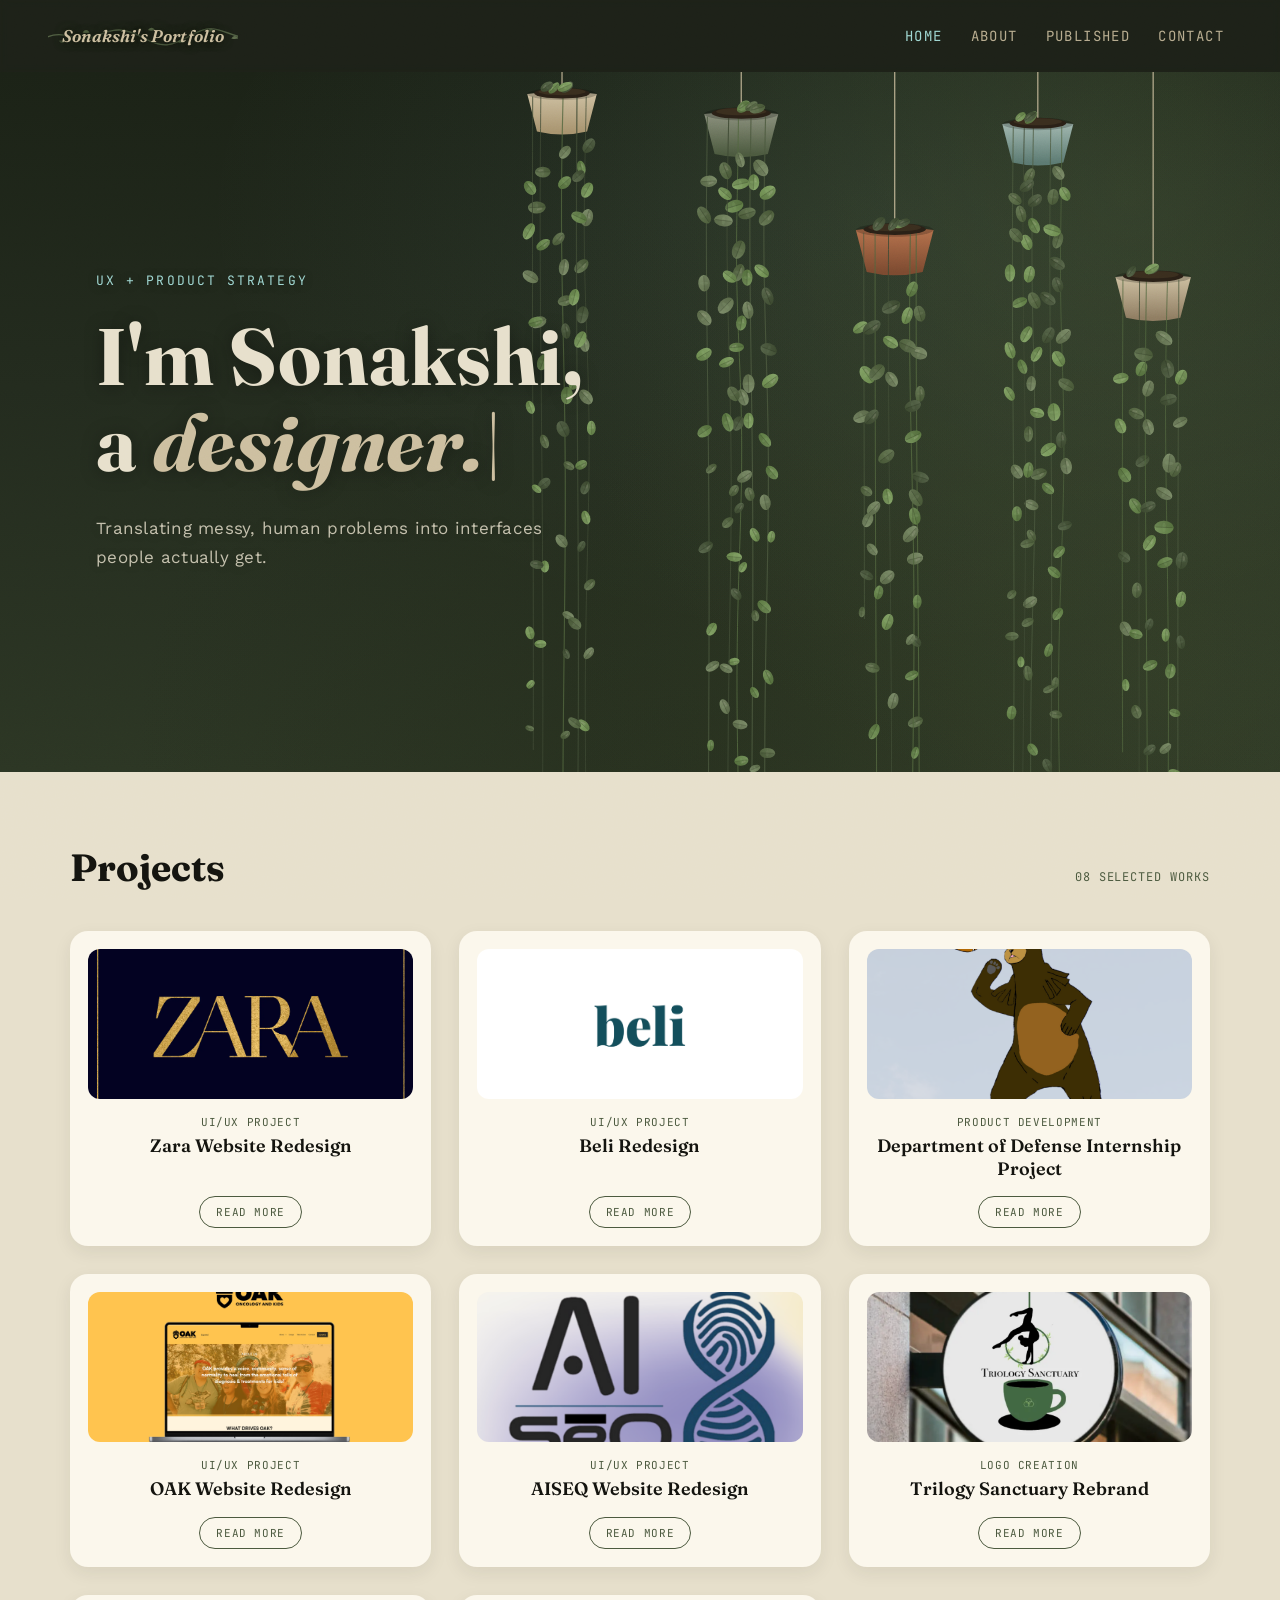
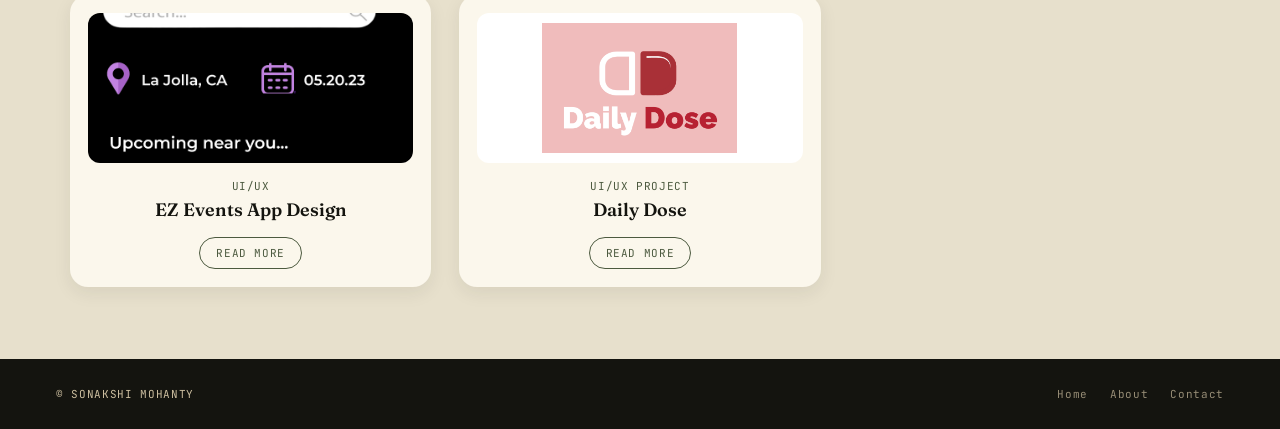
==== index.html @ 1dd8f1b1 "Add Daily Dose case study and refine portfolio case study pages. Include the full interaction design" ====
<!DOCTYPE html>
<html lang="en">
<head>
  <meta charset="UTF-8" />
  <meta name="viewport" content="width=device-width, initial-scale=1.0" />
  <title>HOME | Sonakshi's Portfolio</title>
  <link rel="icon" href="assets/fb96c1_79ef72436056467489d13484bd63ab14.png" />
  <link rel="preconnect" href="https://fonts.googleapis.com" />
  <link rel="preconnect" href="https://fonts.gstatic.com" crossorigin />
  <link href="https://fonts.googleapis.com/css2?family=Fraunces:opsz,wght@9..144,400;9..144,600;9..144,700&family=JetBrains+Mono:wght@400;500;700&family=Work+Sans:wght@400;500&display=swap" rel="stylesheet" />
  <link rel="stylesheet" href="css/home.css?v=18" />
</head>
<body>

<nav class="top">
  <a class="logo" href="index.html">
    <span class="logo-vine-wrap">
      <svg class="logo-vine" viewBox="0 0 320 40" xmlns="http://www.w3.org/2000/svg" aria-hidden="true">
        <path d="M-2,22 C28,8 52,34 82,20 S128,6 162,24 S208,36 242,18 S278,8 324,22" fill="none" stroke="#4c5a3f" stroke-width="2.4" stroke-linecap="round"/>
        <path d="M-2,22 C28,8 52,34 82,20 S128,6 162,24 S208,36 242,18 S278,8 324,22" fill="none" stroke="#6f7f5c" stroke-width="1" stroke-linecap="round" opacity="0.55"/>
        <path d="M18,28 Q24,36 30,28 Q24,26 18,28" fill="#4c5a3f" opacity="0.8"/>
        <path d="M58,14 Q64,6 70,14 Q64,16 58,14" fill="#5a6b48"/>
        <path d="M118,28 Q124,20 130,28 Q124,30 118,28" fill="#6f7f5c"/>
        <path d="M168,10 Q174,2 180,10 Q174,12 168,10" fill="#5a6b48"/>
        <path d="M218,30 Q224,22 230,30 Q224,32 218,30" fill="#7a8f64"/>
        <path d="M268,12 Q274,4 280,12 Q274,14 268,12" fill="#5a6b48"/>
        <path d="M308,24 Q314,16 320,24 Q314,26 308,24" fill="#6f7f5c" opacity="0.85"/>
      </svg>
      <span class="logo-text">Sonakshi's Portfolio</span>
    </span>
  </a>
  <div class="links">
    <a class="active" href="index.html">Home</a>
    <a href="about.html">About</a>
    <a href="published.html">Published</a>
    <a href="contact.html">Contact</a>
  </div>
</nav>

<div class="hero">
  <div class="foliage"></div>
  <canvas id="plantCanvas" aria-hidden="true"></canvas>
  <div class="hero-content">
    <div class="badge-row">
      <div class="eyebrow">UX + Product Strategy</div>
    </div>
    <h1>I'm Sonakshi,<br>a <em id="typewriter-text"></em><span class="cursor">|</span></h1>
    <p class="hero-sub">Translating messy, human problems into interfaces people actually get.</p>
  </div>
</div>

<section class="projects">
  <div class="section-head">
    <h2>Projects</h2>
    <span>08 selected works</span>
  </div>
  <div class="grid">

    <div class="card">
      <a class="thumb" href="zara-website-redesign.html">
        <img src="assets/fb96c1_93949d7d0af04b279ac4432327f300be.png" alt="Zara Website Redesign" />
      </a>
      <div class="card-body">
        <div class="label">UI/UX Project</div>
        <h3>Zara Website Redesign</h3>
        <a class="read-more" href="zara-website-redesign.html">Read More</a>
      </div>
    </div>

    <div class="card">
      <a class="thumb thumb-contain" href="beli-redesign.html">
        <img src="assets/fb96c1_31853e8cb5494fedb54cab402d6d914b.png" alt="Beli Redesign" />
      </a>
      <div class="card-body">
        <div class="label">UI/UX Project</div>
        <h3>Beli Redesign</h3>
        <a class="read-more" href="beli-redesign.html">Read More</a>
      </div>
    </div>

    <div class="card">
      <a class="thumb" href="department-of-defense-internship-project.html">
        <img src="assets/fb96c1_8ac5eee7d85e43f5b636f57d44d92565.png" alt="Department of Defense Internship Project" />
      </a>
      <div class="card-body">
        <div class="label">Product Development</div>
        <h3>Department of Defense Internship Project</h3>
        <a class="read-more" href="department-of-defense-internship-project.html">Read More</a>
      </div>
    </div>

    <div class="card">
      <a class="thumb" href="oak-website-redesign.html">
        <img src="assets/fb96c1_2fbebcdda38d4984a3e1c0124d959570.png" alt="OAK Website Redesign" />
      </a>
      <div class="card-body">
        <div class="label">UI/UX Project</div>
        <h3>OAK Website Redesign</h3>
        <a class="read-more" href="oak-website-redesign.html">Read More</a>
      </div>
    </div>

    <div class="card">
      <a class="thumb" href="aiseq-website-redesign.html">
        <img src="assets/fb96c1_7b0eba8a8423424f9ccb7858e31d1afa.png" alt="AISEQ Website Redesign" />
      </a>
      <div class="card-body">
        <div class="label">UI/UX Project</div>
        <h3>AISEQ Website Redesign</h3>
        <a class="read-more" href="aiseq-website-redesign.html">Read More</a>
      </div>
    </div>

    <div class="card">
      <a class="thumb" href="https://pretty-diadem-9d5.notion.site/Trilogy-Sanctuary-Rebrand-b256dda2a7cf48f9a5df34b9c60b22d8?pvs=4" target="_blank" rel="noopener">
        <img src="assets/fb96c1_cb02682d2e1849e9a64250fd1678c295.png" alt="Trilogy Sanctuary Rebrand" />
      </a>
      <div class="card-body">
        <div class="label">Logo Creation</div>
        <h3>Trilogy Sanctuary Rebrand</h3>
        <a class="read-more" href="https://pretty-diadem-9d5.notion.site/Trilogy-Sanctuary-Rebrand-b256dda2a7cf48f9a5df34b9c60b22d8?pvs=4" target="_blank" rel="noopener">Read More</a>
      </div>
    </div>

    <div class="card">
      <a class="thumb" href="ez-events.html">
        <img src="assets/fb96c1_3d5c8b0b1d724fb280f8f43a2c90ffed.jpg" alt="EZ Events App Design" />
      </a>
      <div class="card-body">
        <div class="label">UI/UX</div>
        <h3>EZ Events App Design</h3>
        <a class="read-more" href="ez-events.html">Read More</a>
      </div>
    </div>

    <div class="card">
      <a class="thumb thumb-contain" href="daily-dose.html">
        <img src="assets/daily-dose/daily-dose-logo.png" alt="Daily Dose App Design" />
      </a>
      <div class="card-body">
        <div class="label">UI/UX Project</div>
        <h3>Daily Dose</h3>
        <a class="read-more" href="daily-dose.html">Read More</a>
      </div>
    </div>

  </div>
</section>

<footer class="site-footer">
  <span>&copy; SONAKSHI MOHANTY</span>
  <nav>
    <a href="index.html">Home</a>
    <a href="about.html">About</a>
    <a href="contact.html">Contact</a>
  </nav>
</footer>

<script src="js/main.js"></script>
<script src="js/home-plants.js?v=21"></script>
<script src="js/card-vines.js?v=12"></script>
</body>
</html>
---- css/home.css ----
/* ============================================================
   Home page — SZA-inspired overgrown forest hero
   ============================================================ */

:root {
  --forest: #232b1e;
  --moss: #4c5a3f;
  --moss-light: #6f7f5c;
  --dust: #cdbfa0;
  --screen-glow: #9fd6d1;
  --ink: #14140f;
  --paper: #e7e0cc;
}

* { box-sizing: border-box; margin: 0; padding: 0; }

body {
  background: var(--forest);
  color: var(--paper);
  font-family: 'Work Sans', sans-serif;
  position: relative;
}

/* film grain overlay for photographic feel */
body::after {
  content: "";
  position: fixed;
  inset: 0;
  pointer-events: none;
  z-index: 999;
  opacity: 0.06;
  background-image: url("data:image/svg+xml,%3Csvg xmlns='http://www.w3.org/2000/svg' width='120' height='120'%3E%3Cfilter id='n'%3E%3CfeTurbulence type='fractalNoise' baseFrequency='0.9' numOctaves='2' stitchTiles='stitch'/%3E%3C/filter%3E%3Crect width='100%25' height='100%25' filter='url(%23n)'/%3E%3C/svg%3E");
  mix-blend-mode: overlay;
}

a { text-decoration: none; color: inherit; }

nav.top {
  display: flex;
  justify-content: space-between;
  align-items: center;
  padding: 24px 56px;
  background: rgba(20, 20, 15, 0.4);
  backdrop-filter: blur(3px);
  position: relative;
  z-index: 3;
}

nav.top .logo {
  display: inline-flex;
  align-items: center;
  color: var(--dust);
}

nav.top .logo-vine-wrap {
  position: relative;
  display: inline-block;
  line-height: 1.2;
  padding: 2px 6px;
}

nav.top .logo-text {
  position: relative;
  z-index: 2;
  font-family: 'Fraunces', Georgia, serif;
  font-size: 17px;
  font-weight: 600;
  font-style: italic;
  letter-spacing: 0.01em;
  color: var(--dust);
  white-space: nowrap;
  text-shadow:
    0 0 10px rgba(35, 43, 30, 0.95),
    0 1px 4px rgba(20, 20, 15, 0.85),
    1px 0 2px rgba(35, 43, 30, 0.5),
    -1px 0 2px rgba(35, 43, 30, 0.5);
}

nav.top .logo-vine {
  position: absolute;
  left: -8px;
  right: -8px;
  top: 50%;
  transform: translateY(-50%);
  width: calc(100% + 16px);
  height: 34px;
  z-index: 1;
  pointer-events: none;
  opacity: 0.93;
}

nav.top .links {
  display: flex;
  gap: 28px;
  font-family: 'JetBrains Mono', monospace;
  font-size: 14px;
  letter-spacing: 0.1em;
  text-transform: uppercase;
}

nav.top .links a { color: var(--dust); opacity: 0.88; transition: opacity 0.15s ease; }
nav.top .links a:hover { opacity: 1; }
nav.top .links a.active { opacity: 1; color: var(--screen-glow); }

.hero {
  position: relative;
  min-height: 700px;
  display: flex;
  align-items: center;
  padding: 72px 56px;
  overflow: hidden;
  background:
    radial-gradient(ellipse at 70% 20%, rgba(159, 214, 209, 0.08), transparent 55%),
    linear-gradient(180deg, #1b2216 0%, #232b1e 45%, #2c3624 100%);
}

#plantCanvas {
  position: absolute;
  inset: 0;
  width: 100%;
  height: 100%;
  z-index: 1;
  cursor: grab;
  touch-action: none;
}

.hero-content {
  position: relative;
  z-index: 2;
  max-width: 580px;
  margin-left: 40px;
  pointer-events: none;
}

.hero-content .eyebrow,
.hero-content h1,
.hero-content .hero-sub {
  pointer-events: none;
}

/* overgrown texture strokes */
.foliage {
  position: absolute;
  inset: 0;
  z-index: 0;
  pointer-events: none;
  background-image:
    radial-gradient(circle at 88% 18%, rgba(79, 95, 58, 0.32), transparent 48%),
    radial-gradient(circle at 92% 88%, rgba(60, 72, 45, 0.38), transparent 46%),
    radial-gradient(circle at 55% 100%, rgba(35, 43, 26, 0.55), transparent 58%);
}

.badge-row { margin-bottom: 24px; }

.eyebrow {
  font-family: 'JetBrains Mono', monospace;
  font-size: 13px;
  letter-spacing: 0.16em;
  text-transform: uppercase;
  color: var(--screen-glow);
  text-shadow: 0 1px 10px rgba(0, 0, 0, 0.35);
}

.hero-content h1 {
  font-family: 'Fraunces', serif;
  font-weight: 700;
  font-size: 80px;
  line-height: 1.08;
  letter-spacing: 0.01em;
  color: var(--paper);
  text-shadow: 0 1px 18px rgba(0, 0, 0, 0.35);
}

.hero-content h1 em { font-style: italic; color: var(--dust); }

.hero-content h1 .cursor {
  font-style: normal;
  font-weight: 400;
  color: var(--dust);
  animation: blink 1s step-end infinite;
}

@keyframes blink { 50% { opacity: 0; } }

.hero-sub {
  margin-top: 28px;
  font-size: 17px;
  color: var(--paper);
  opacity: 0.82;
  max-width: 460px;
  line-height: 1.75;
  letter-spacing: 0.015em;
  text-shadow: 0 1px 12px rgba(0, 0, 0, 0.3);
}

/* removed .plant-stage — canvas is full-bleed inside .hero */

section.projects {
  background: var(--paper);
  color: var(--ink);
  padding: 72px 56px;
  position: relative;
  z-index: 2;
  overflow: hidden;
}

.projects .section-head,
.projects .grid {
  max-width: 1140px;
  margin-left: auto;
  margin-right: auto;
  width: 100%;
}

.grid {
  display: grid;
  grid-template-columns: repeat(3, minmax(0, 1fr));
  gap: 28px;
}

.card {
  background: #fbf7ec;
  border-radius: 18px;
  padding: 18px;
  text-align: center;
  box-shadow: 0 6px 18px rgba(35, 43, 30, 0.08);
  transition: transform 0.32s cubic-bezier(0.22, 1, 0.36, 1), box-shadow 0.32s ease;
  display: flex;
  flex-direction: column;
  position: relative;
  min-width: 0;
  overflow: visible;
}

.card-vine-canvas,
.thumb-vine-canvas {
  position: absolute;
  pointer-events: none;
  z-index: 10;
}

.thumb,
.card-body {
  position: relative;
  z-index: 1;
}

.card.thumb-hovered {
  transform: translateY(-6px);
  box-shadow: 0 14px 26px rgba(35, 43, 30, 0.12);
}

.thumb {
  display: block;
  width: 100%;
  margin-bottom: 16px;
  text-decoration: none;
}

.thumb-frame {
  position: relative;
  display: block;
  width: 100%;
  height: 150px;
  border-radius: 12px;
  overflow: visible;
}

.thumb > img,
.thumb-frame img {
  width: 100%;
  height: 150px;
  border-radius: 12px;
  object-fit: cover;
  display: block;
}

.thumb-contain .thumb-frame {
  background: #fff;
}

.thumb-contain > img,
.thumb-contain .thumb-frame img {
  object-fit: contain;
  padding: 10px;
  background: #fff;
}

.section-head {
  display: flex;
  align-items: baseline;
  justify-content: space-between;
  margin-bottom: 40px;
}

.section-head h2 {
  font-family: 'Fraunces', serif;
  font-weight: 700;
  font-size: 38px;
}

.section-head span {
  font-family: 'JetBrains Mono', monospace;
  font-size: 12px;
  letter-spacing: 0.08em;
  text-transform: uppercase;
  color: var(--moss);
}

.thumb-contain { background: transparent; }

.card-body { display: flex; flex-direction: column; flex: 1; }

.card-body .label {
  font-family: 'JetBrains Mono', monospace;
  font-size: 11px;
  letter-spacing: 0.06em;
  text-transform: uppercase;
  color: var(--moss);
  margin-bottom: 6px;
}

.card-body h3 {
  font-family: 'Fraunces', serif;
  font-size: 18px;
  font-weight: 600;
  color: var(--ink);
  margin-bottom: 16px;
  line-height: 1.25;
}

.read-more {
  font-family: 'JetBrains Mono', monospace;
  font-size: 11px;
  letter-spacing: 0.06em;
  text-transform: uppercase;
  background: none;
  color: var(--moss);
  border: 1.5px solid var(--moss);
  padding: 8px 16px;
  border-radius: 999px;
  cursor: pointer;
  align-self: center;
  margin-top: auto;
  transition: background 0.15s ease, color 0.15s ease;
}

.read-more:hover { background: var(--moss); color: var(--paper); }

footer.site-footer {
  background: #14140f;
  color: var(--dust);
  padding: 28px 56px;
  font-family: 'JetBrains Mono', monospace;
  font-size: 11px;
  letter-spacing: 0.06em;
  display: flex;
  justify-content: space-between;
  align-items: center;
}

footer.site-footer nav { display: flex; gap: 22px; }
footer.site-footer a { opacity: 0.7; }
footer.site-footer a:hover { opacity: 1; }

@media (max-width: 1100px) {
  .hero-content h1 { font-size: 64px; }
  .hero-content { margin-left: 28px; }
}

@media (max-width: 900px) {
  .grid { grid-template-columns: repeat(2, minmax(0, 1fr)); }
  .hero-content h1 { font-size: 54px; }
}

@media (max-width: 680px) {
  #plantCanvas { display: none; }
  .grid { grid-template-columns: minmax(0, 1fr); }
  .hero { padding: 40px 28px; min-height: 520px; }
  .hero-content { margin-left: 0; max-width: 100%; }
  section.projects { padding: 48px 28px; }
  nav.top { padding: 20px 28px; }
  nav.top .links { gap: 18px; flex-wrap: wrap; }
  nav.top .logo-text { font-size: 14px; }
  nav.top .logo-vine { height: 28px; left: -4px; right: -4px; width: calc(100% + 8px); }
}
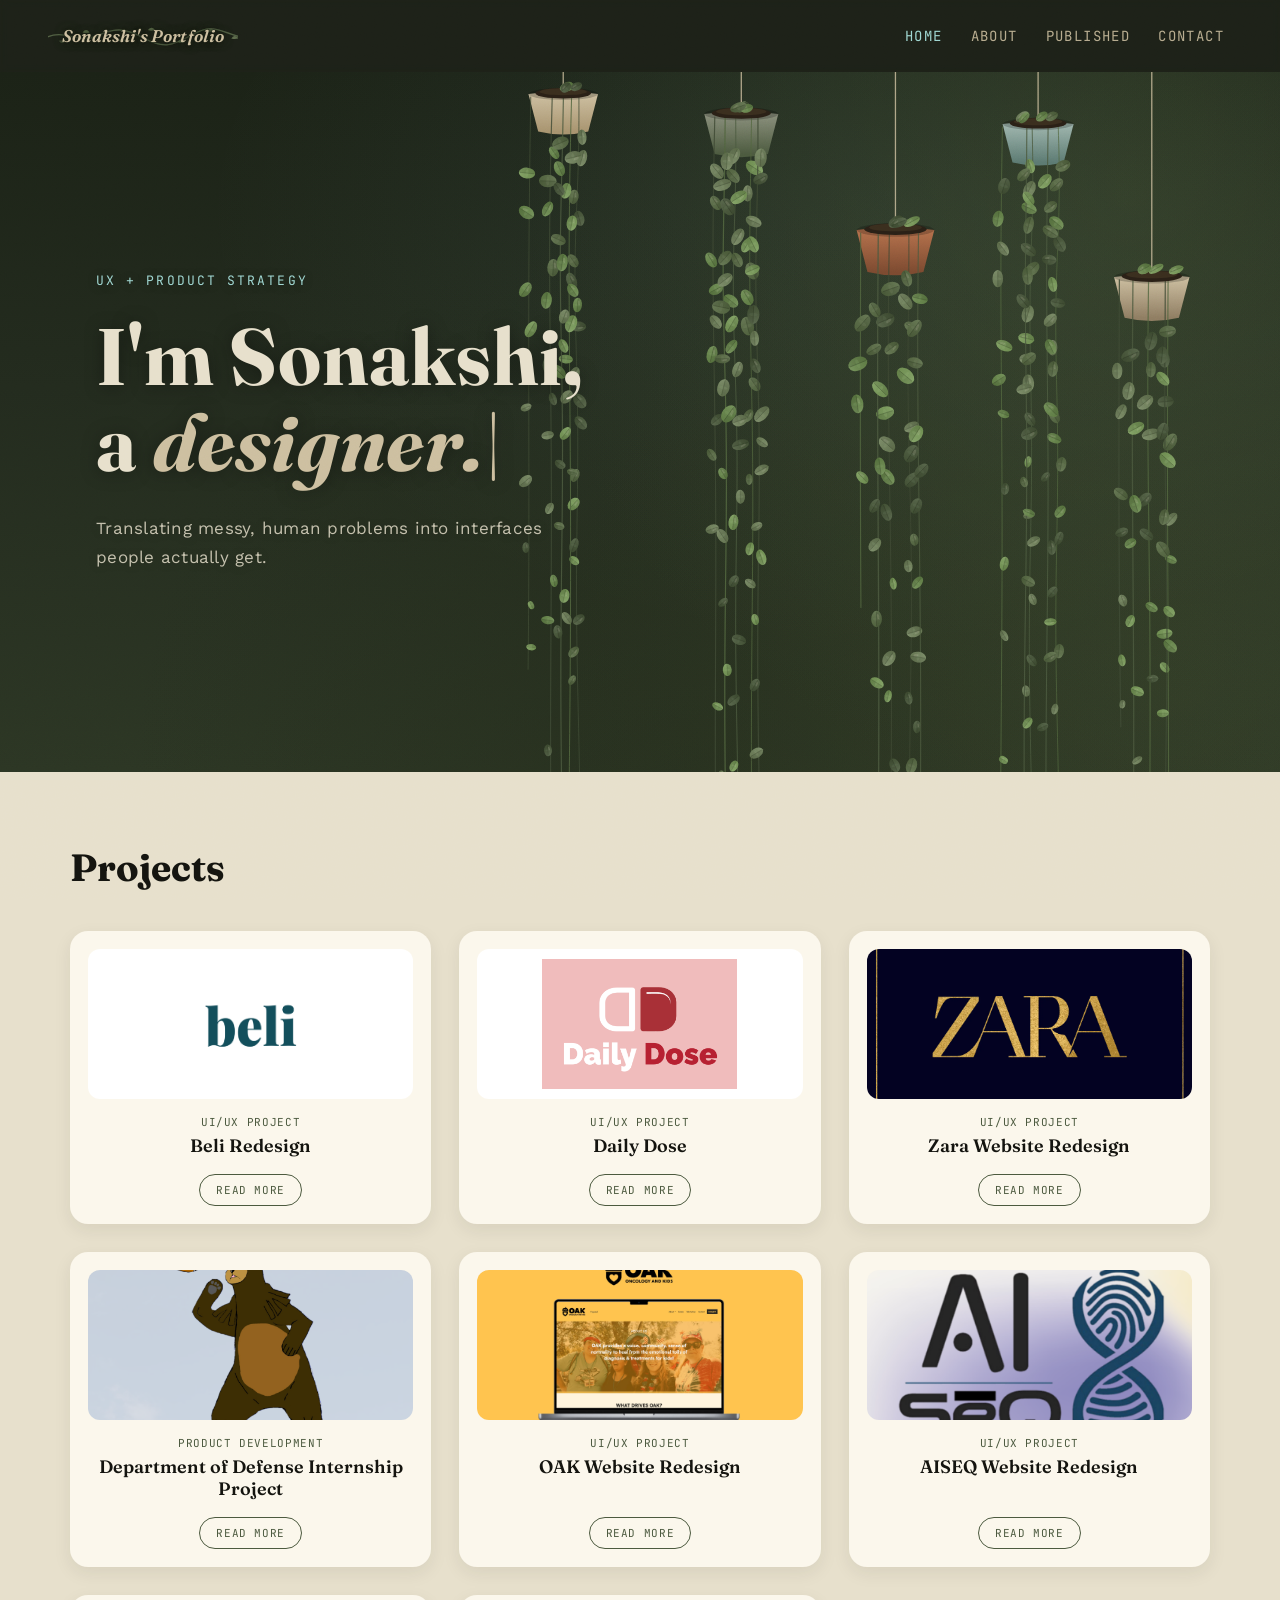
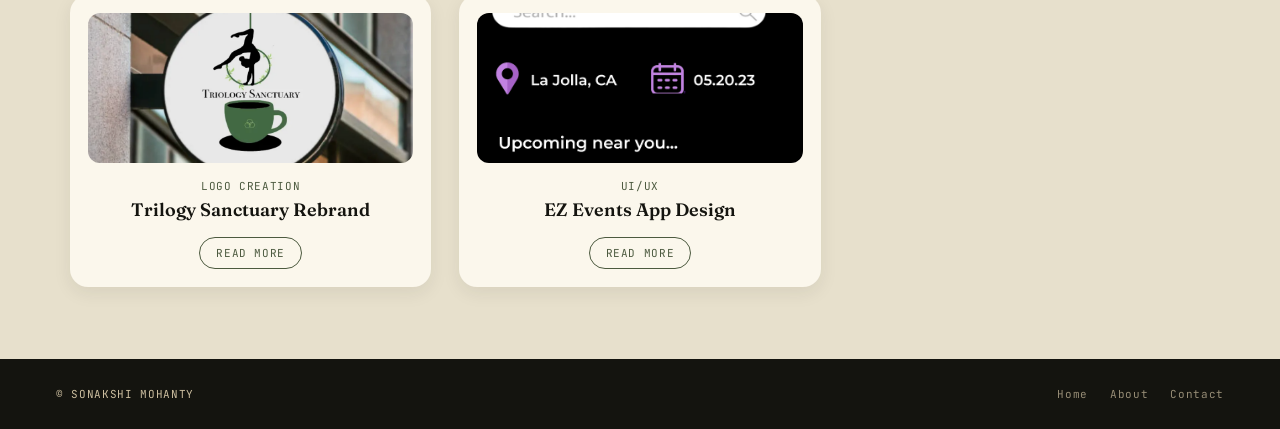
==== commit 5488ea79: "Reorder homepage projects and remove selected works label. Put Beli, Daily Dose, and Zara first on t" ====
--- a/index.html
+++ b/index.html
@@ -52,9 +52,30 @@
 <section class="projects">
   <div class="section-head">
     <h2>Projects</h2>
-    <span>08 selected works</span>
   </div>
   <div class="grid">
+
+    <div class="card">
+      <a class="thumb thumb-contain" href="beli-redesign.html">
+        <img src="assets/fb96c1_31853e8cb5494fedb54cab402d6d914b.png" alt="Beli Redesign" />
+      </a>
+      <div class="card-body">
+        <div class="label">UI/UX Project</div>
+        <h3>Beli Redesign</h3>
+        <a class="read-more" href="beli-redesign.html">Read More</a>
+      </div>
+    </div>
+
+    <div class="card">
+      <a class="thumb thumb-contain" href="daily-dose.html">
+        <img src="assets/daily-dose/daily-dose-logo.png" alt="Daily Dose App Design" />
+      </a>
+      <div class="card-body">
+        <div class="label">UI/UX Project</div>
+        <h3>Daily Dose</h3>
+        <a class="read-more" href="daily-dose.html">Read More</a>
+      </div>
+    </div>
 
     <div class="card">
       <a class="thumb" href="zara-website-redesign.html">
@@ -64,17 +85,6 @@
         <div class="label">UI/UX Project</div>
         <h3>Zara Website Redesign</h3>
         <a class="read-more" href="zara-website-redesign.html">Read More</a>
-      </div>
-    </div>
-
-    <div class="card">
-      <a class="thumb thumb-contain" href="beli-redesign.html">
-        <img src="assets/fb96c1_31853e8cb5494fedb54cab402d6d914b.png" alt="Beli Redesign" />
-      </a>
-      <div class="card-body">
-        <div class="label">UI/UX Project</div>
-        <h3>Beli Redesign</h3>
-        <a class="read-more" href="beli-redesign.html">Read More</a>
       </div>
     </div>
 
@@ -133,17 +143,6 @@
       </div>
     </div>
 
-    <div class="card">
-      <a class="thumb thumb-contain" href="daily-dose.html">
-        <img src="assets/daily-dose/daily-dose-logo.png" alt="Daily Dose App Design" />
-      </a>
-      <div class="card-body">
-        <div class="label">UI/UX Project</div>
-        <h3>Daily Dose</h3>
-        <a class="read-more" href="daily-dose.html">Read More</a>
-      </div>
-    </div>
-
   </div>
 </section>
 
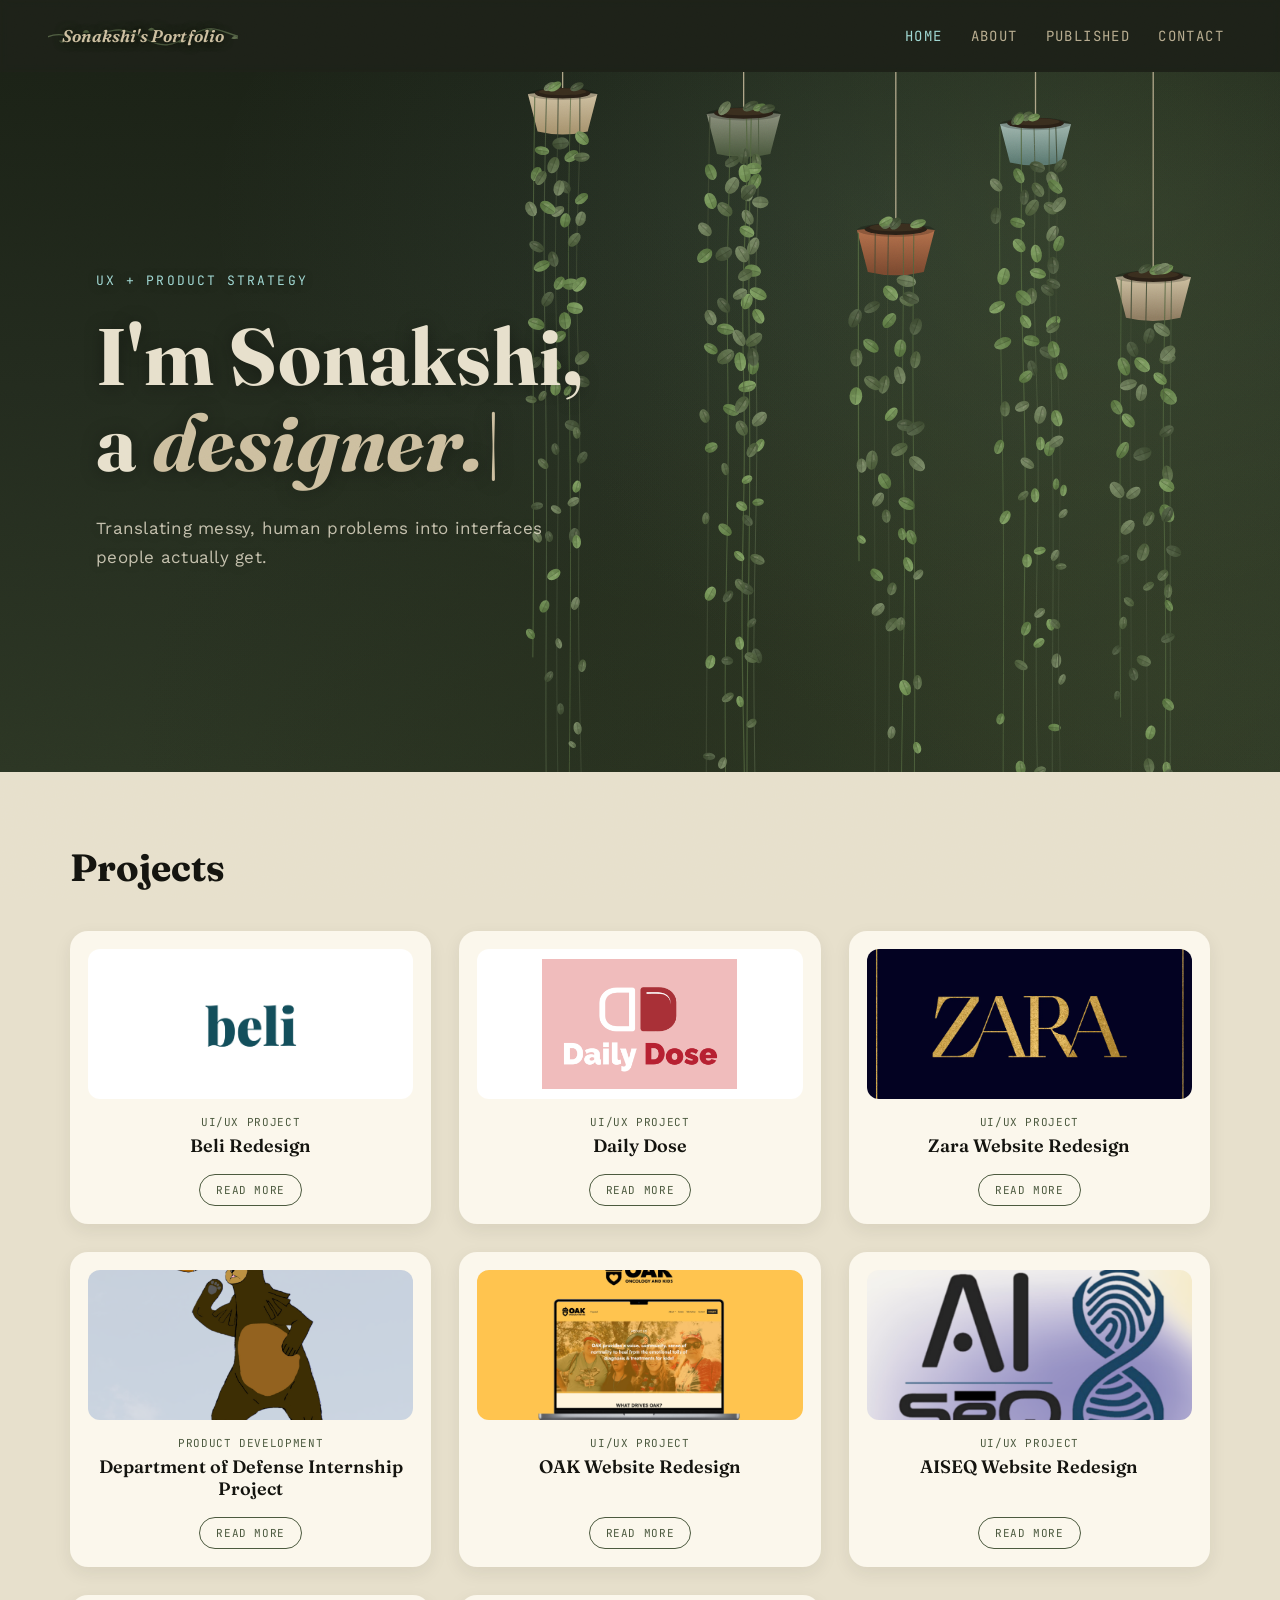
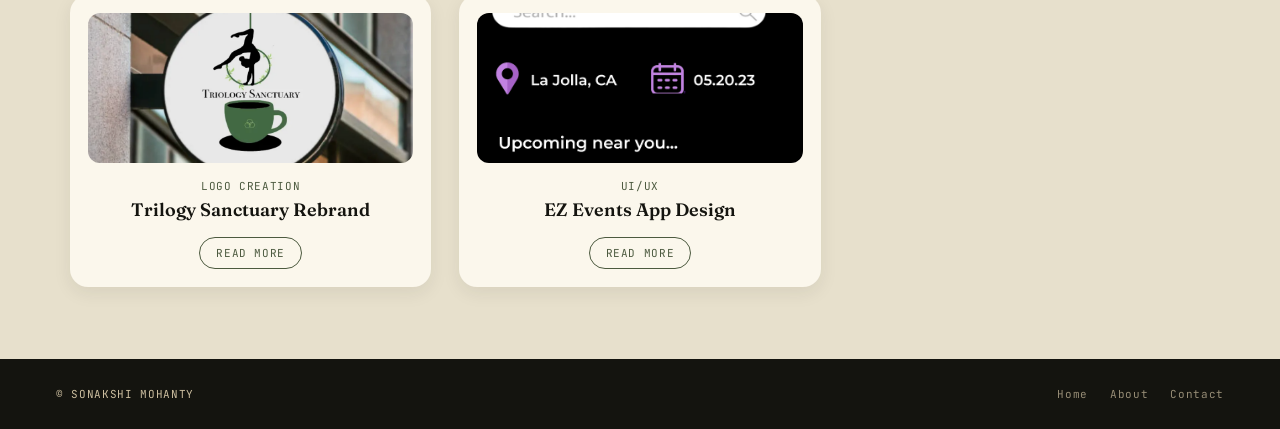
==== commit 80c1b0f3: "Replace tab favicon with a leaf icon matching the portfolio vine theme. Co-authored-by: Cursor <curs" ====
--- a/index.html
+++ b/index.html
@@ -4,7 +4,7 @@
   <meta charset="UTF-8" />
   <meta name="viewport" content="width=device-width, initial-scale=1.0" />
   <title>HOME | Sonakshi's Portfolio</title>
-  <link rel="icon" href="assets/fb96c1_79ef72436056467489d13484bd63ab14.png" />
+  <link rel="icon" href="assets/favicon.svg" type="image/svg+xml" />
   <link rel="preconnect" href="https://fonts.googleapis.com" />
   <link rel="preconnect" href="https://fonts.gstatic.com" crossorigin />
   <link href="https://fonts.googleapis.com/css2?family=Fraunces:opsz,wght@9..144,400;9..144,600;9..144,700&family=JetBrains+Mono:wght@400;500;700&family=Work+Sans:wght@400;500&display=swap" rel="stylesheet" />
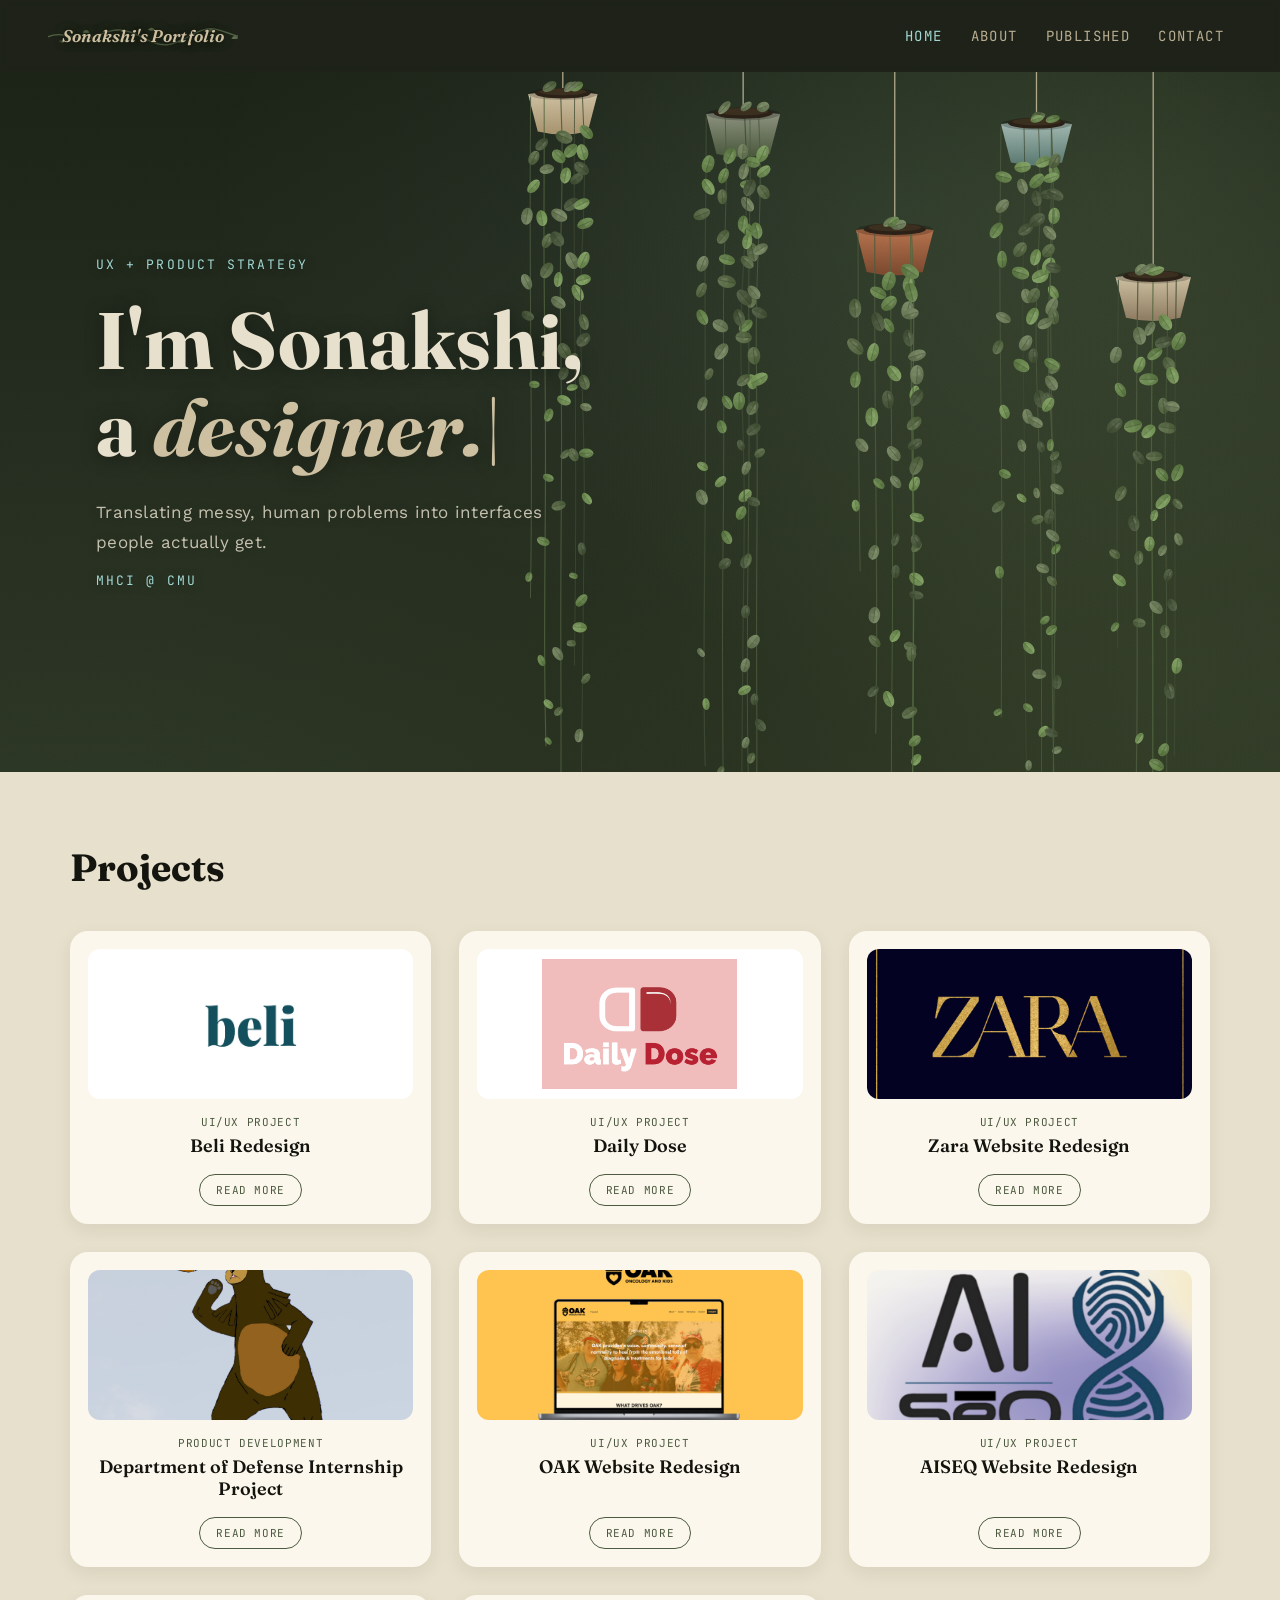
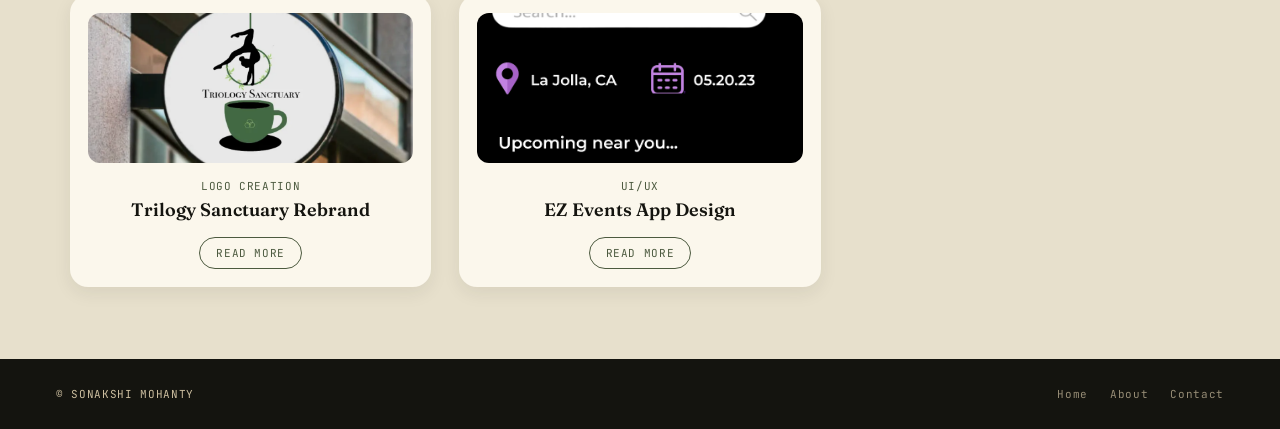
==== commit fd23d19e: "Add MHCI @ CMU line under home page tagline. Co-Authored-By: Claude Opus 5.5 <noreply@anthropic.com>" ====
--- a/index.html
+++ b/index.html
@@ -46,6 +46,7 @@
     </div>
     <h1>I'm Sonakshi,<br>a <em id="typewriter-text"></em><span class="cursor">|</span></h1>
     <p class="hero-sub">Translating messy, human problems into interfaces people actually get.</p>
+    <p class="hero-school">MHCI @ CMU</p>
   </div>
 </div>
 
--- a/css/home.css
+++ b/css/home.css
@@ -193,6 +193,16 @@
   text-shadow: 0 1px 12px rgba(0, 0, 0, 0.3);
 }
 
+.hero-school {
+  margin-top: 14px;
+  font-family: 'JetBrains Mono', monospace;
+  font-size: 13px;
+  letter-spacing: 0.16em;
+  color: var(--screen-glow);
+  text-shadow: 0 1px 10px rgba(0, 0, 0, 0.35);
+  pointer-events: none;
+}
+
 /* removed .plant-stage — canvas is full-bleed inside .hero */
 
 section.projects {
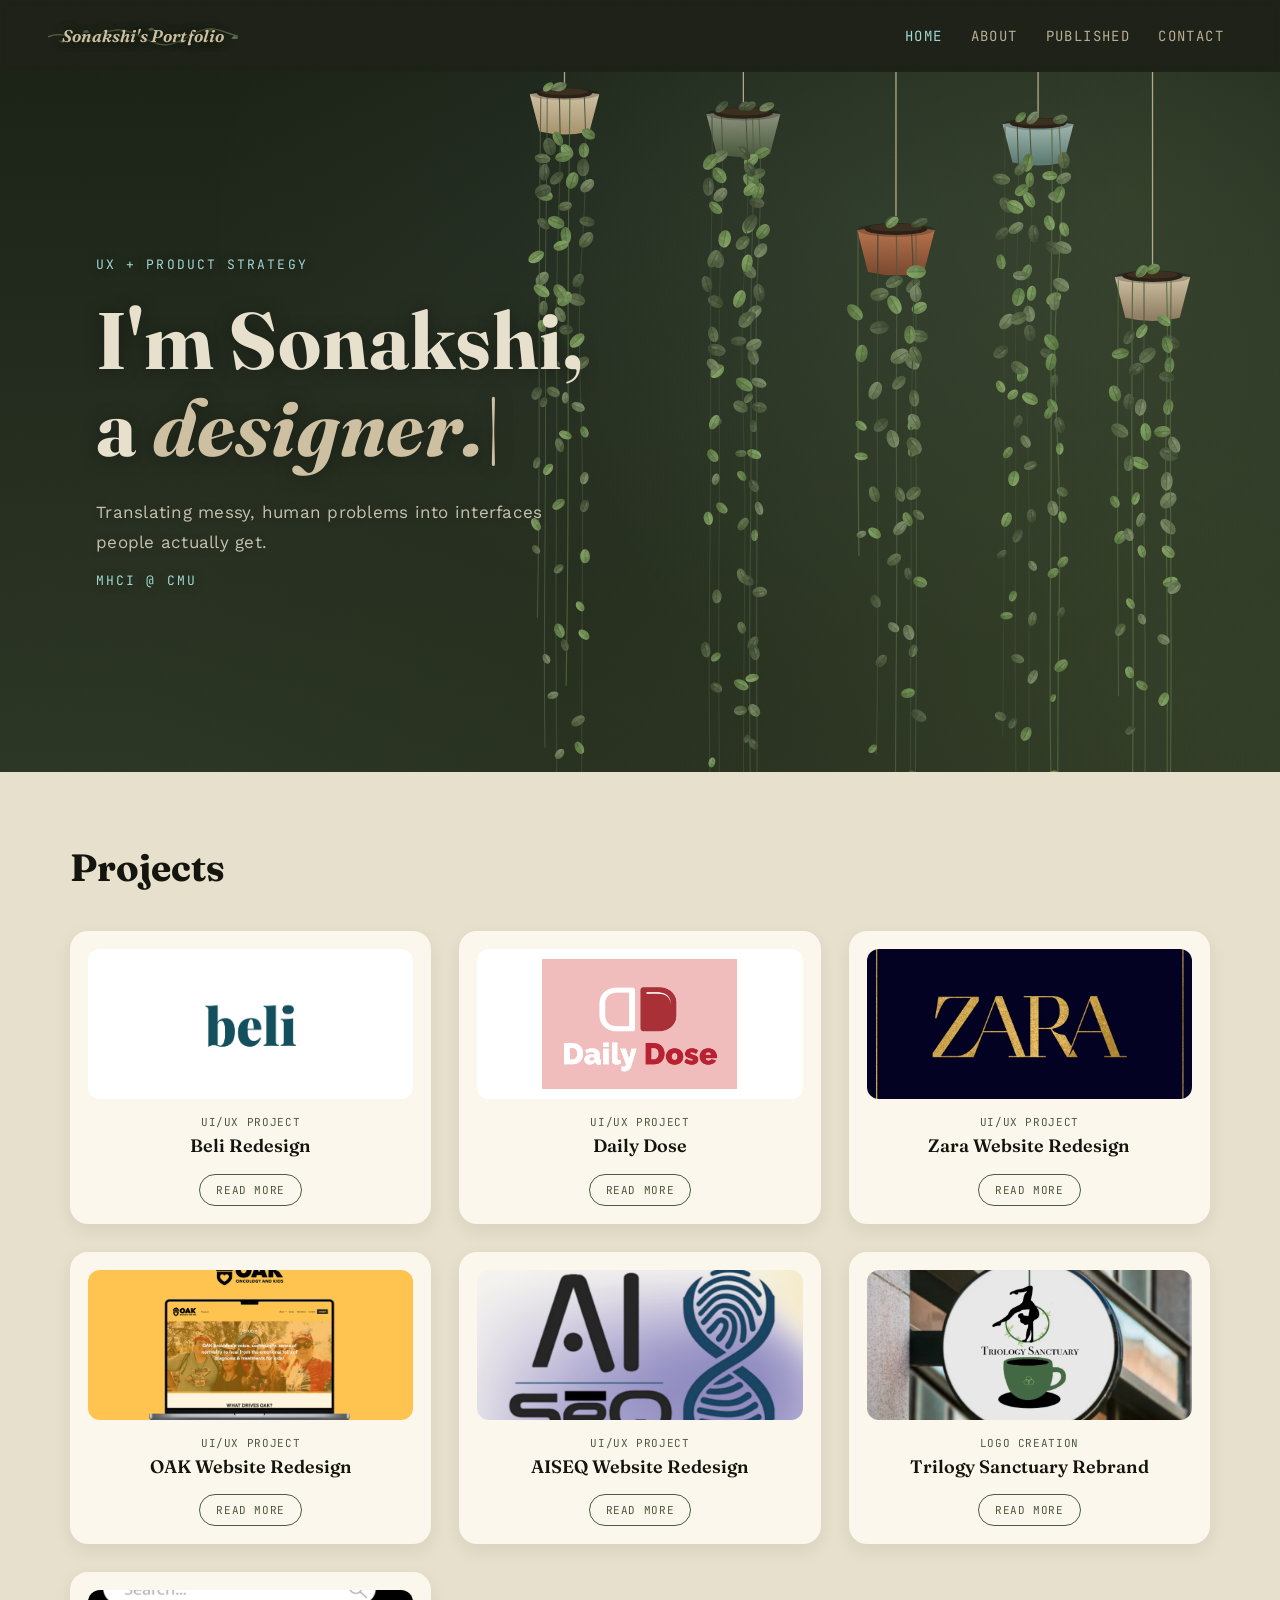
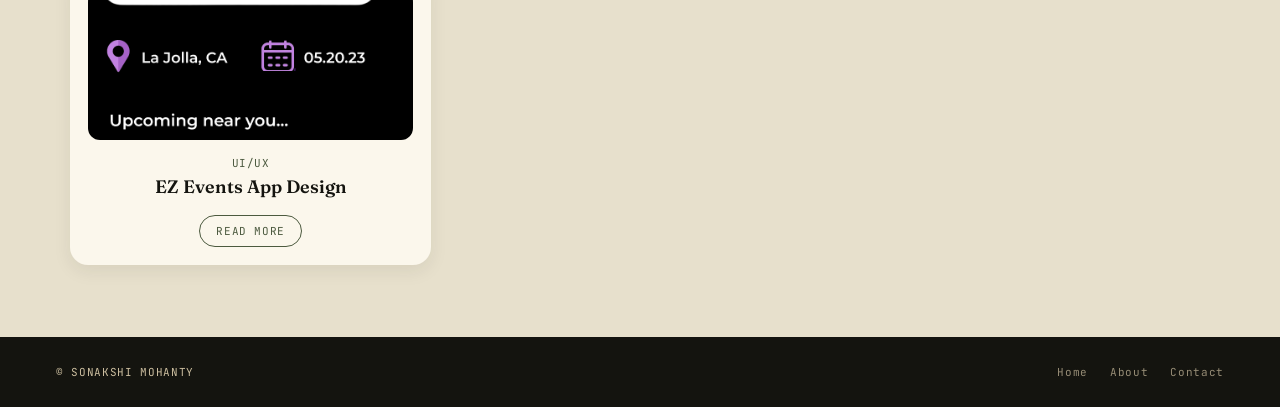
==== commit d5c4307e: "Remove Department of Defense project from home page. Also relink Beli's next and OAK's previous proj" ====
--- a/index.html
+++ b/index.html
@@ -90,17 +90,6 @@
     </div>
 
     <div class="card">
-      <a class="thumb" href="department-of-defense-internship-project.html">
-        <img src="assets/fb96c1_8ac5eee7d85e43f5b636f57d44d92565.png" alt="Department of Defense Internship Project" />
-      </a>
-      <div class="card-body">
-        <div class="label">Product Development</div>
-        <h3>Department of Defense Internship Project</h3>
-        <a class="read-more" href="department-of-defense-internship-project.html">Read More</a>
-      </div>
-    </div>
-
-    <div class="card">
       <a class="thumb" href="oak-website-redesign.html">
         <img src="assets/fb96c1_2fbebcdda38d4984a3e1c0124d959570.png" alt="OAK Website Redesign" />
       </a>
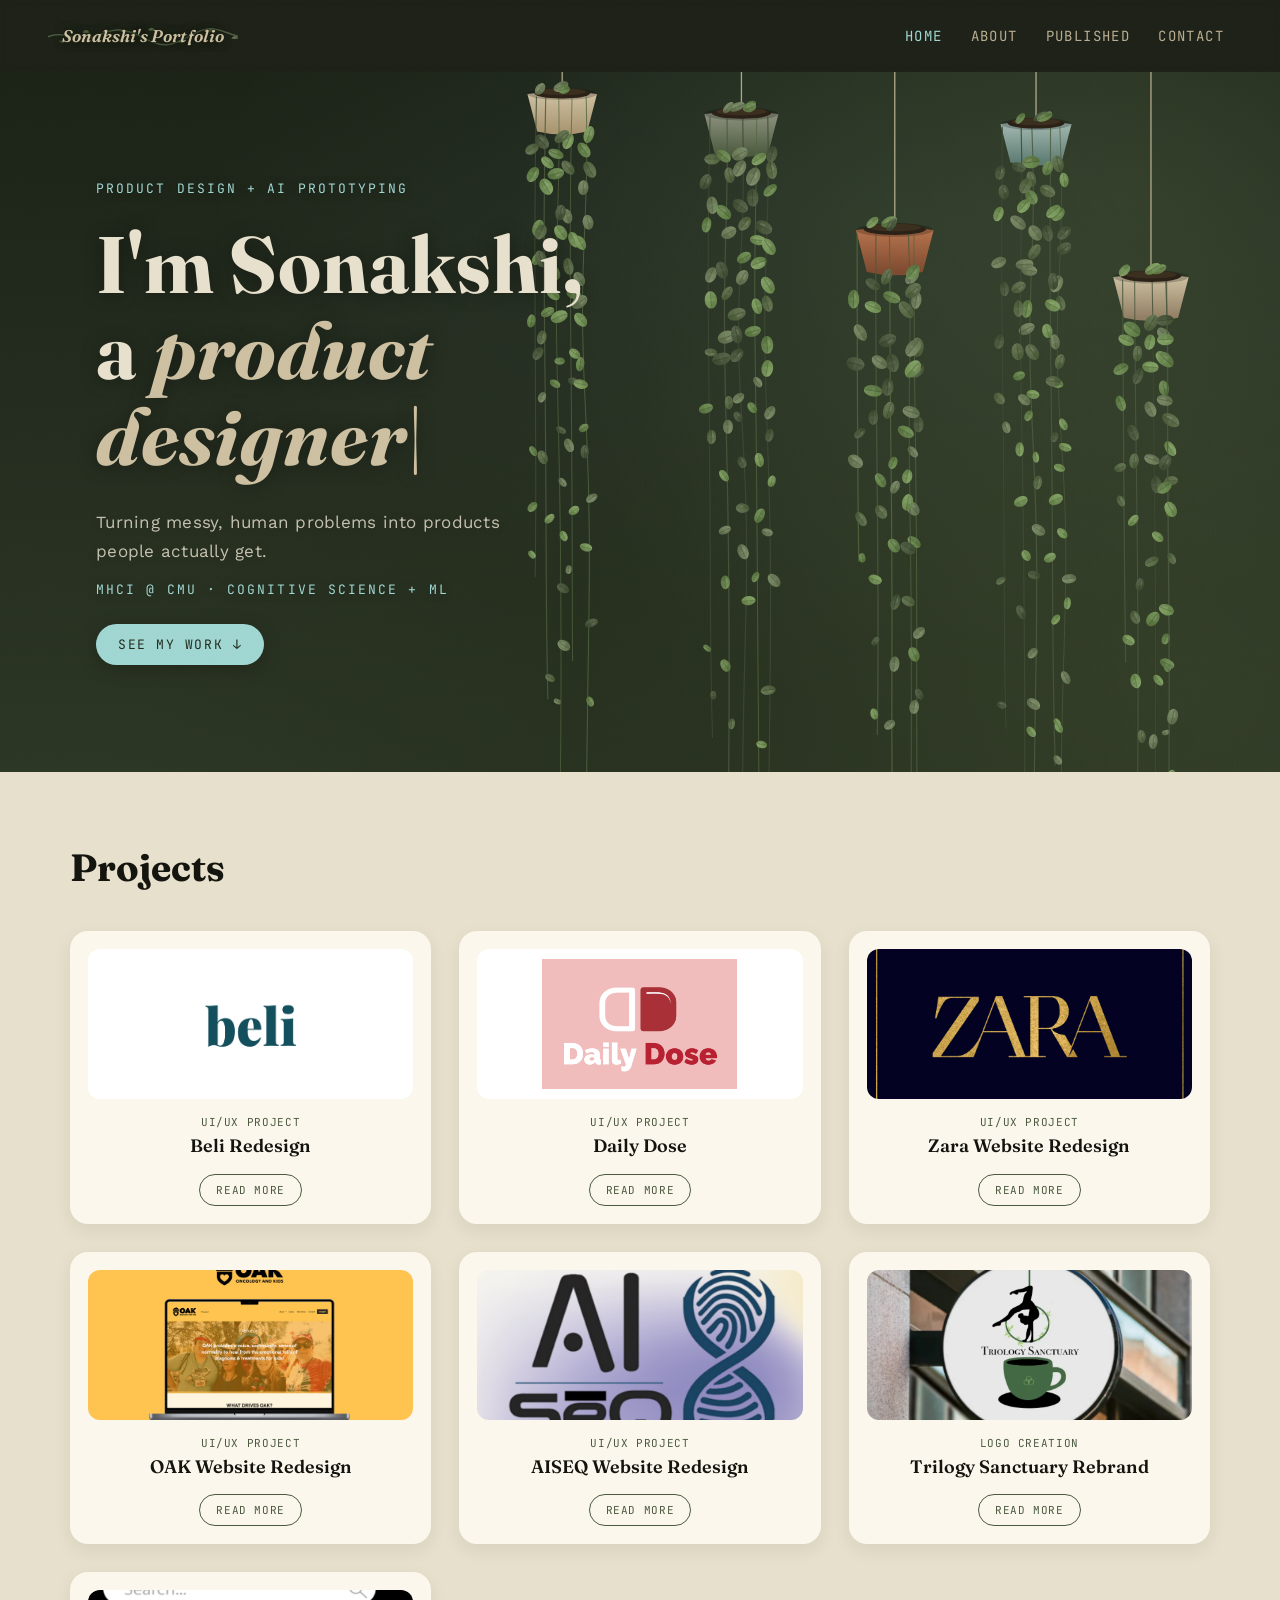
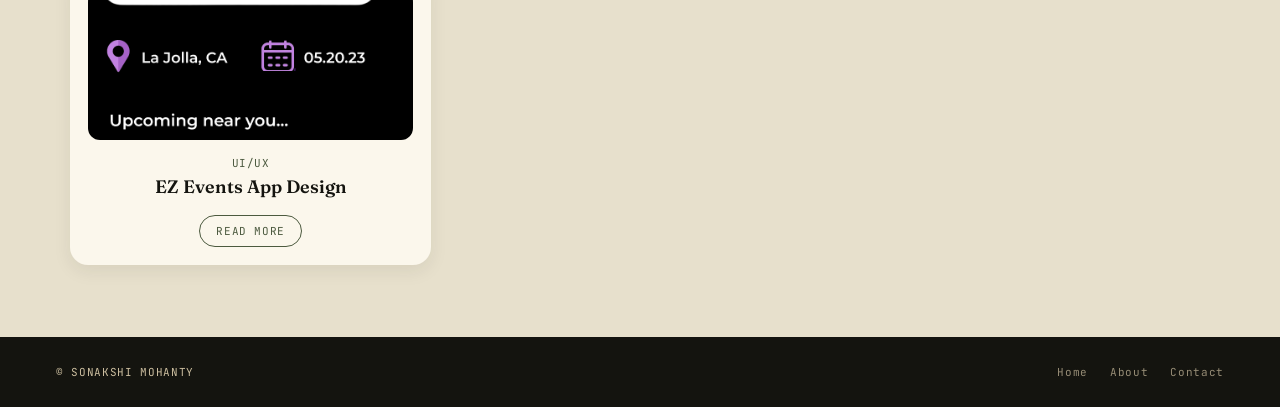
==== commit 823a6275: "Refocus home hero on product design. New eyebrow, tagline and school label; typewriter types "produc" ====
--- a/index.html
+++ b/index.html
@@ -8,7 +8,7 @@
   <link rel="preconnect" href="https://fonts.googleapis.com" />
   <link rel="preconnect" href="https://fonts.gstatic.com" crossorigin />
   <link href="https://fonts.googleapis.com/css2?family=Fraunces:opsz,wght@9..144,400;9..144,600;9..144,700&family=JetBrains+Mono:wght@400;500;700&family=Work+Sans:wght@400;500&display=swap" rel="stylesheet" />
-  <link rel="stylesheet" href="css/home.css?v=18" />
+  <link rel="stylesheet" href="css/home.css?v=19" />
 </head>
 <body>
 
@@ -42,15 +42,16 @@
   <canvas id="plantCanvas" aria-hidden="true"></canvas>
   <div class="hero-content">
     <div class="badge-row">
-      <div class="eyebrow">UX + Product Strategy</div>
+      <div class="eyebrow">Product Design + AI Prototyping</div>
     </div>
     <h1>I'm Sonakshi,<br>a <em id="typewriter-text"></em><span class="cursor">|</span></h1>
-    <p class="hero-sub">Translating messy, human problems into interfaces people actually get.</p>
-    <p class="hero-school">MHCI @ CMU</p>
+    <p class="hero-sub">Turning messy, human problems into products people actually get.</p>
+    <p class="hero-school">MHCI @ CMU &middot; <span class="nowrap">COGNITIVE SCIENCE + ML</span></p>
+    <a class="hero-cta" href="#work">See my work &darr;</a>
   </div>
 </div>
 
-<section class="projects">
+<section class="projects" id="work">
   <div class="section-head">
     <h2>Projects</h2>
   </div>
@@ -145,7 +146,7 @@
   </nav>
 </footer>
 
-<script src="js/main.js"></script>
+<script src="js/main.js?v=2"></script>
 <script src="js/home-plants.js?v=21"></script>
 <script src="js/card-vines.js?v=12"></script>
 </body>
--- a/css/home.css
+++ b/css/home.css
@@ -394,3 +394,29 @@
   nav.top .logo-text { font-size: 14px; }
   nav.top .logo-vine { height: 28px; left: -4px; right: -4px; width: calc(100% + 8px); }
 }
+
+/* hero call to action */
+.hero-cta {
+  display: inline-block;
+  margin-top: 26px;
+  padding: 12px 22px;
+  font-family: 'JetBrains Mono', monospace;
+  font-size: 13px;
+  letter-spacing: 0.12em;
+  text-transform: uppercase;
+  color: var(--forest);
+  background: var(--screen-glow);
+  border-radius: 999px;
+  text-decoration: none;
+  pointer-events: auto;
+  box-shadow: 0 4px 18px rgba(0, 0, 0, 0.25);
+  transition: transform 0.15s ease, background 0.15s ease;
+}
+.hero-cta:hover { background: var(--paper); transform: translateY(-1px); }
+.hero-cta:focus-visible { outline: 2px solid var(--paper); outline-offset: 3px; }
+
+@media (prefers-reduced-motion: no-preference) {
+  html { scroll-behavior: smooth; }
+}
+
+.nowrap { white-space: nowrap; }
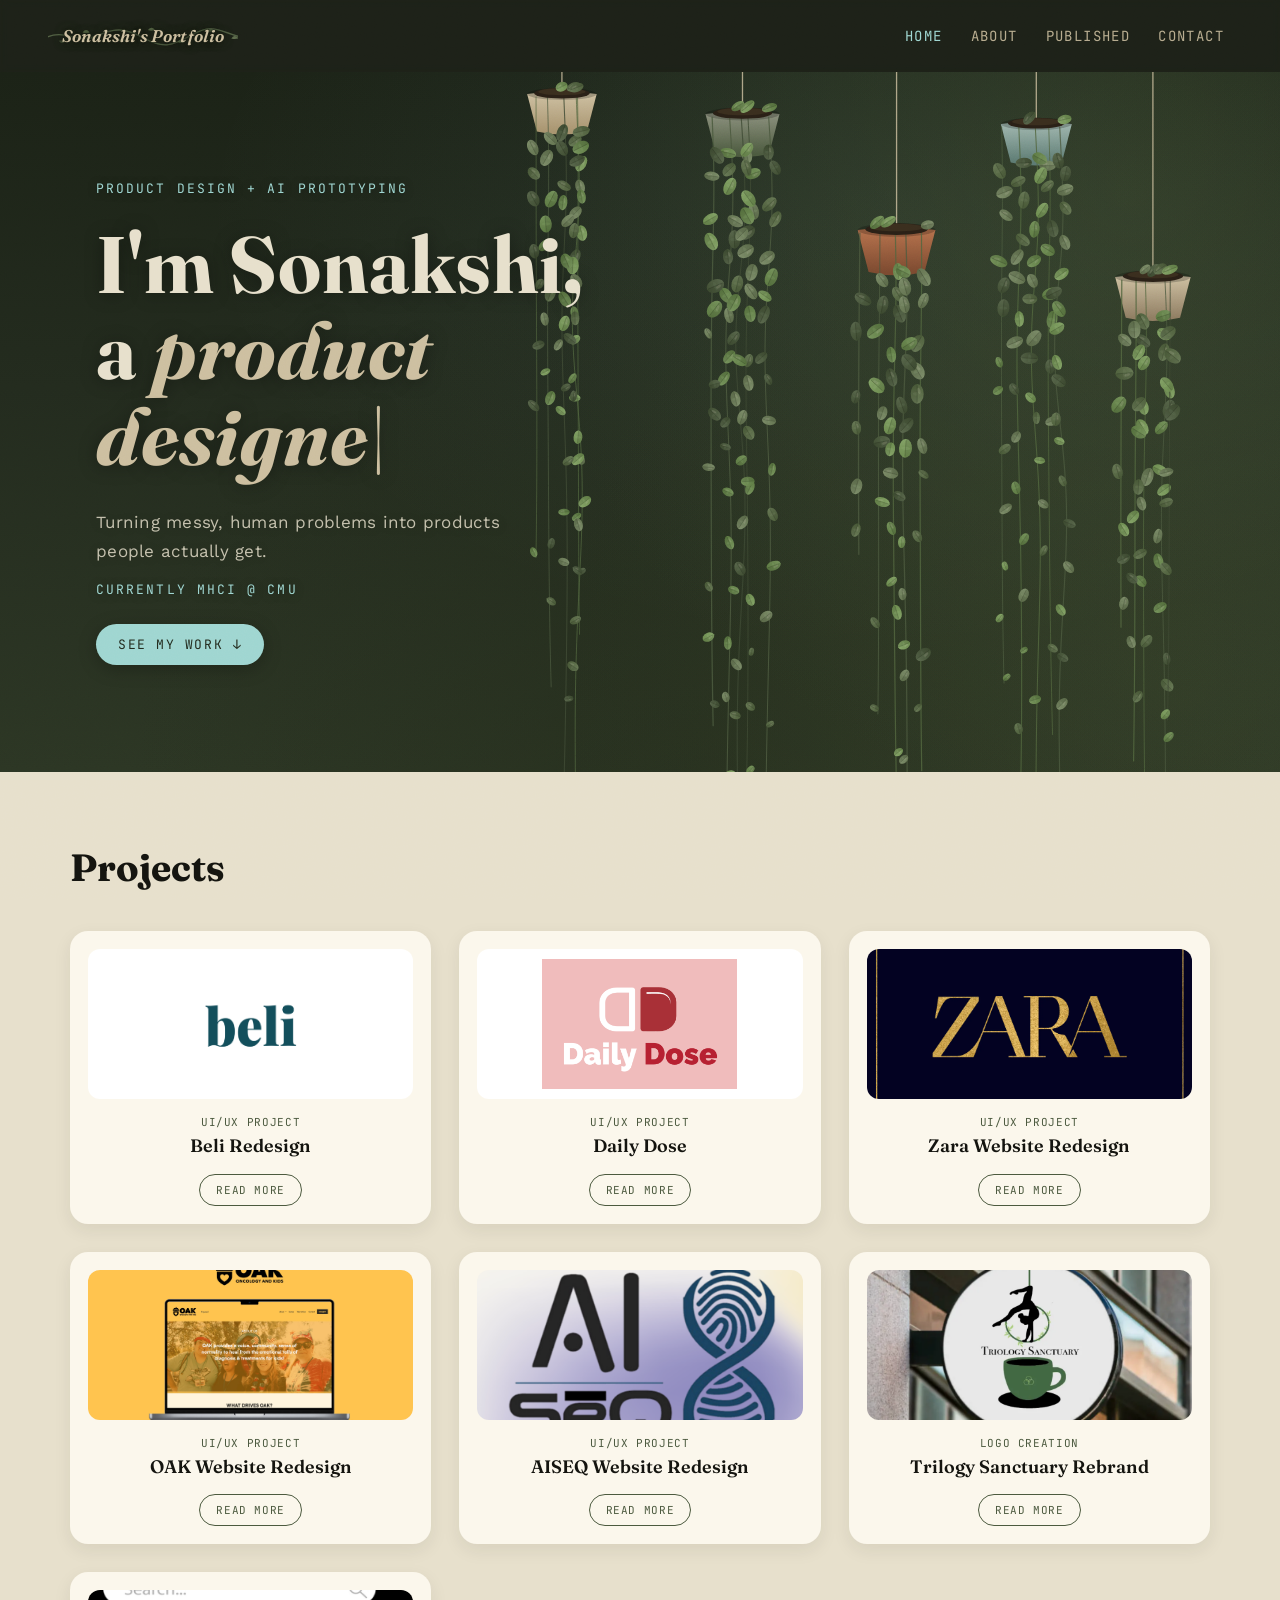
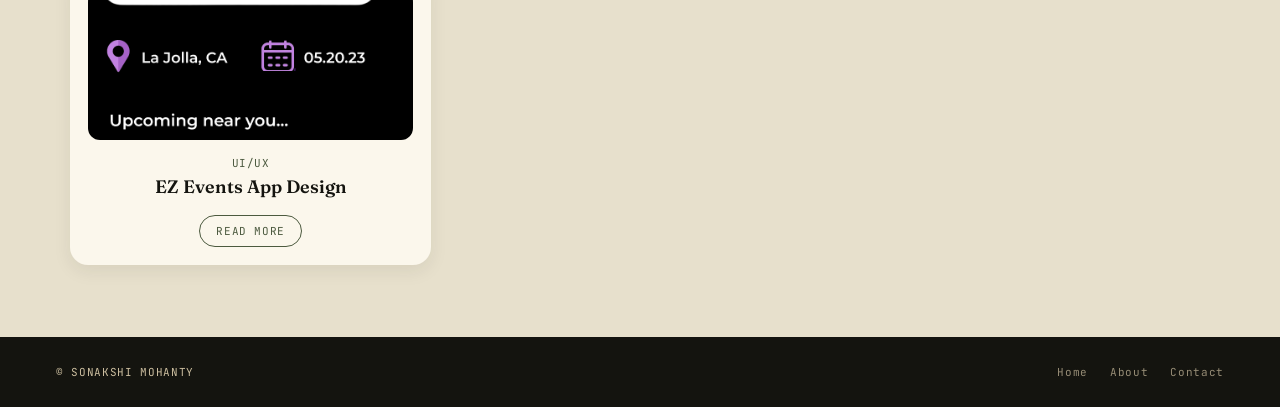
==== commit 49ebc48a: "Change hero school label to "Currently MHCI @ CMU". Co-Authored-By: Claude Opus 5.5 <noreply@anthrop" ====
--- a/index.html
+++ b/index.html
@@ -46,7 +46,7 @@
     </div>
     <h1>I'm Sonakshi,<br>a <em id="typewriter-text"></em><span class="cursor">|</span></h1>
     <p class="hero-sub">Turning messy, human problems into products people actually get.</p>
-    <p class="hero-school">MHCI @ CMU &middot; <span class="nowrap">COGNITIVE SCIENCE + ML</span></p>
+    <p class="hero-school">CURRENTLY MHCI @ CMU</p>
     <a class="hero-cta" href="#work">See my work &darr;</a>
   </div>
 </div>
--- a/css/home.css
+++ b/css/home.css
@@ -418,5 +418,3 @@
 @media (prefers-reduced-motion: no-preference) {
   html { scroll-behavior: smooth; }
 }
-
-.nowrap { white-space: nowrap; }
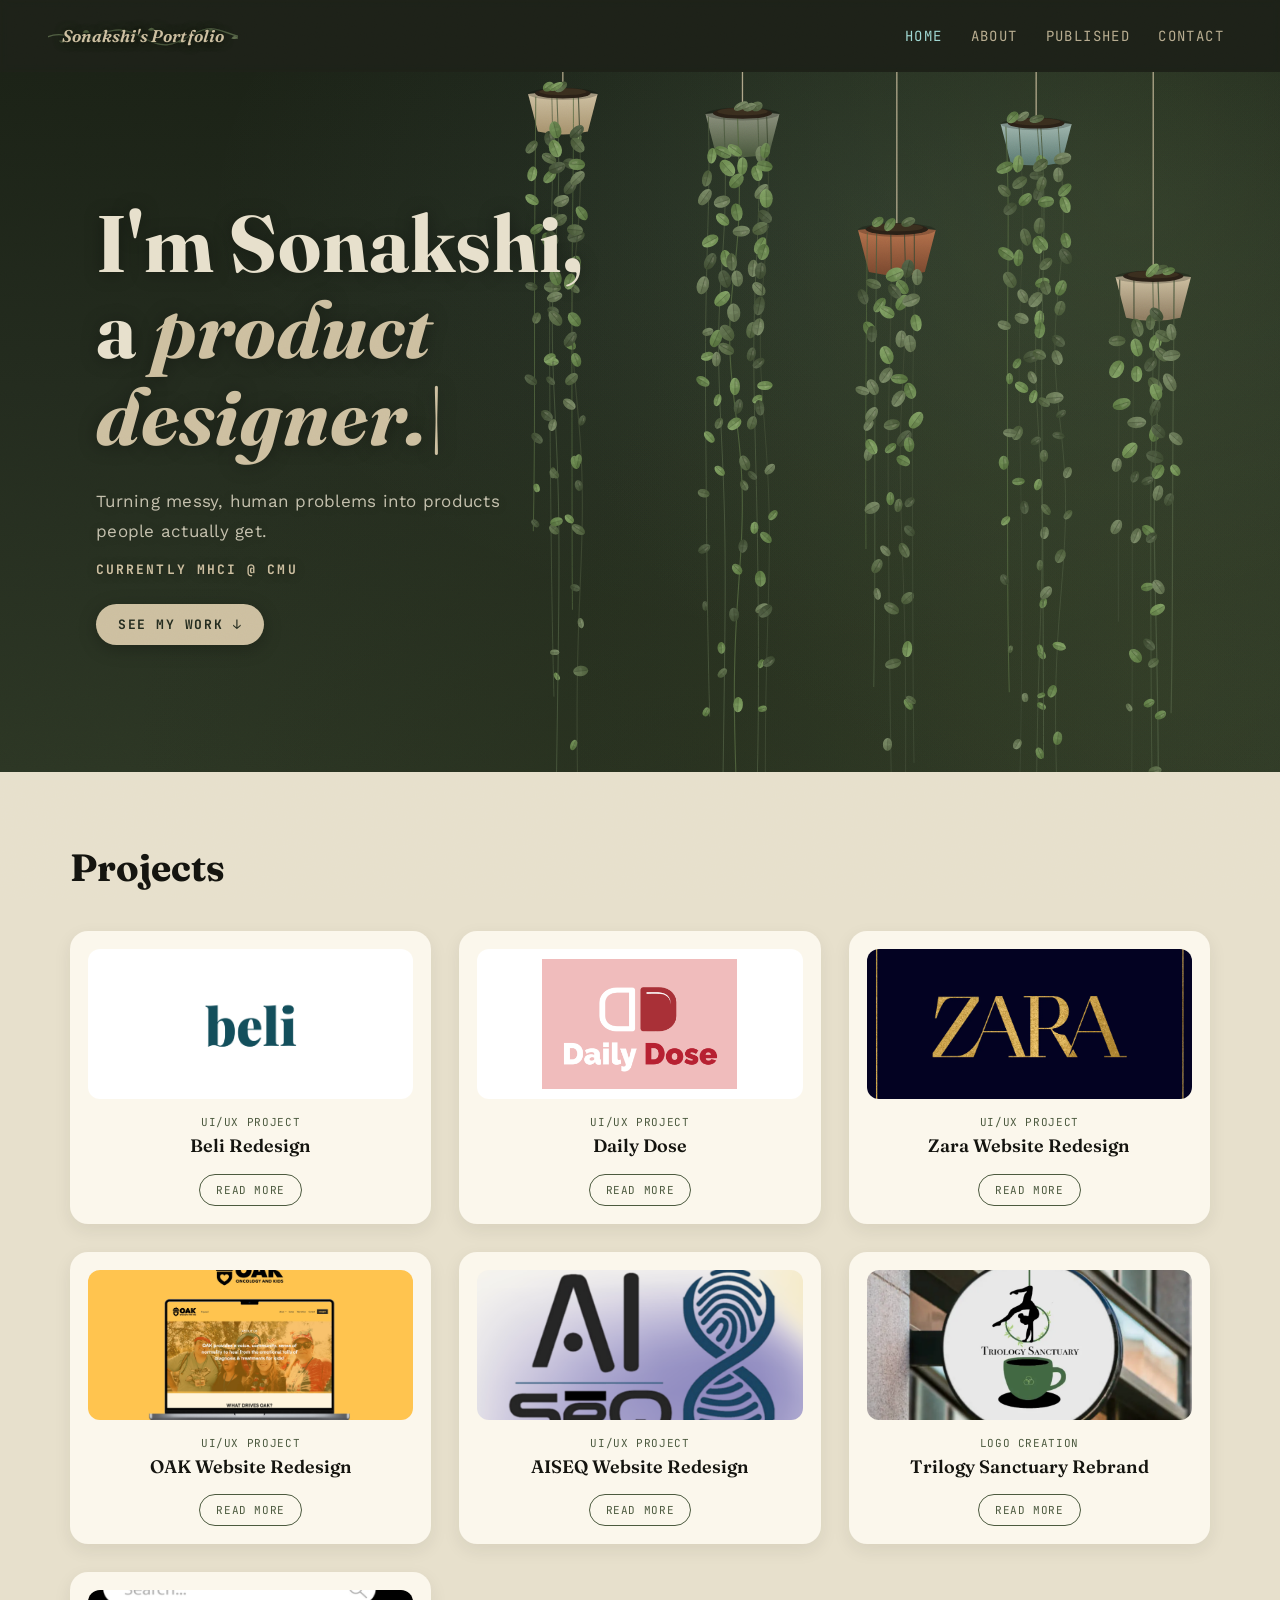
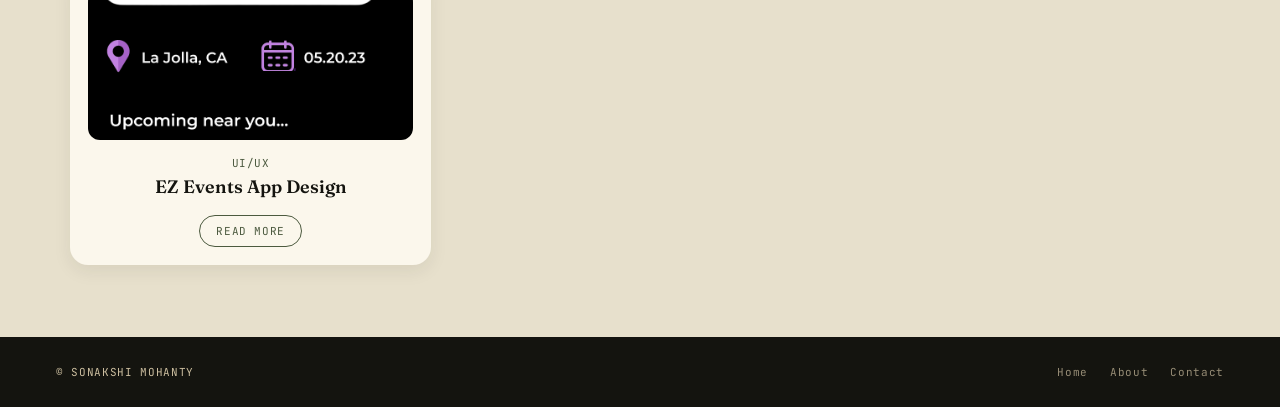
==== commit e228110e: "Simplify hero: drop eyebrow, tan CTA and school tag, steady typing. Remove the "Product Design + AI " ====
--- a/index.html
+++ b/index.html
@@ -8,7 +8,7 @@
   <link rel="preconnect" href="https://fonts.googleapis.com" />
   <link rel="preconnect" href="https://fonts.gstatic.com" crossorigin />
   <link href="https://fonts.googleapis.com/css2?family=Fraunces:opsz,wght@9..144,400;9..144,600;9..144,700&family=JetBrains+Mono:wght@400;500;700&family=Work+Sans:wght@400;500&display=swap" rel="stylesheet" />
-  <link rel="stylesheet" href="css/home.css?v=19" />
+  <link rel="stylesheet" href="css/home.css?v=20" />
 </head>
 <body>
 
@@ -41,9 +41,6 @@
   <div class="foliage"></div>
   <canvas id="plantCanvas" aria-hidden="true"></canvas>
   <div class="hero-content">
-    <div class="badge-row">
-      <div class="eyebrow">Product Design + AI Prototyping</div>
-    </div>
     <h1>I'm Sonakshi,<br>a <em id="typewriter-text"></em><span class="cursor">|</span></h1>
     <p class="hero-sub">Turning messy, human problems into products people actually get.</p>
     <p class="hero-school">CURRENTLY MHCI @ CMU</p>
@@ -146,7 +143,7 @@
   </nav>
 </footer>
 
-<script src="js/main.js?v=2"></script>
+<script src="js/main.js?v=3"></script>
 <script src="js/home-plants.js?v=21"></script>
 <script src="js/card-vines.js?v=12"></script>
 </body>
--- a/css/home.css
+++ b/css/home.css
@@ -197,8 +197,9 @@
   margin-top: 14px;
   font-family: 'JetBrains Mono', monospace;
   font-size: 13px;
+  font-weight: 700;
   letter-spacing: 0.16em;
-  color: var(--screen-glow);
+  color: var(--dust);
   text-shadow: 0 1px 10px rgba(0, 0, 0, 0.35);
   pointer-events: none;
 }
@@ -402,10 +403,11 @@
   padding: 12px 22px;
   font-family: 'JetBrains Mono', monospace;
   font-size: 13px;
+  font-weight: 700;
   letter-spacing: 0.12em;
   text-transform: uppercase;
   color: var(--forest);
-  background: var(--screen-glow);
+  background: var(--dust);
   border-radius: 999px;
   text-decoration: none;
   pointer-events: auto;
